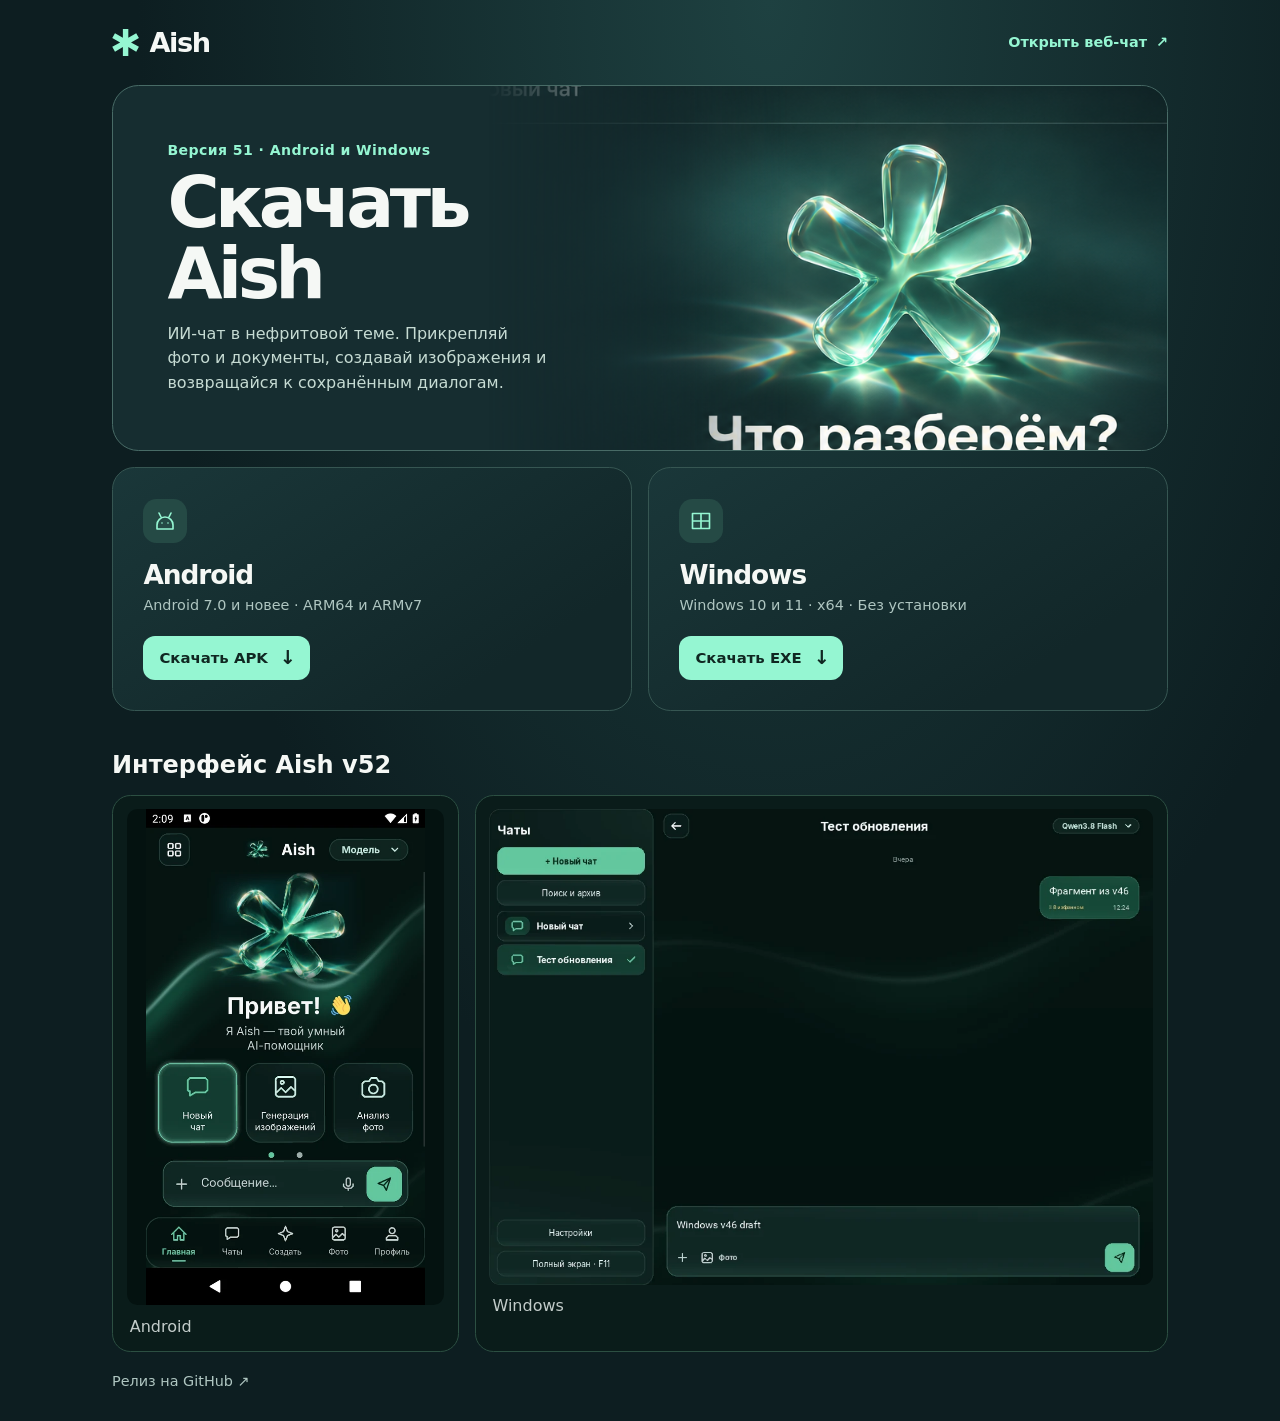
==== download.html @ 37694c28 "Link downloads and screenshots to Aish v52" ====
<!doctype html>
<html lang="ru">
<head>
  <meta charset="utf-8">
  <meta name="viewport" content="width=device-width, initial-scale=1">
  <meta name="theme-color" content="#071816">
  <meta name="description" content="Скачать Aish v52 для Android и Windows. Нефритовая тема, история диалогов, чат с фото и генерация изображений.">
  <title>Скачать Aish для Android и Windows</title>
  <link rel="stylesheet" href="./aish-v5.css">
  <link rel="stylesheet" href="./downloads.css?v=4">
</head>
<body class="downloads">
  <header class="downloads-header">
    <a href="./" class="brand" aria-label="Aish — открыть чат"><span class="mark" aria-hidden="true"></span>Aish</a>
    <a href="./" class="browser-link">Открыть веб-чат <span aria-hidden="true">↗</span></a>
  </header>
  <main class="downloads-main">
    <section class="downloads-hero" aria-labelledby="downloads-title">
      <div class="download-art" aria-hidden="true"><div class="hero-art"></div></div>
      <div class="downloads-copy">
        <span class="release-version">Версия 51 · Android и Windows</span>
        <h1 id="downloads-title">Скачать Aish</h1>
        <p>ИИ-чат в нефритовой теме. Прикрепляй фото и документы, создавай изображения и возвращайся к сохранённым диалогам.</p>
      </div>
    </section>
    <div class="platforms">
      <section class="platform">
        <div class="platform-icon" aria-hidden="true">
          <svg class="glyph" viewBox="0 0 24 24"><path d="M4 16a8 8 0 0 1 16 0v4H4zm4-8L6 4m10 4 2-4M9 14h.01M15 14h.01"/></svg>
        </div>
        <h2>Android</h2>
        <p>Android 7.0 и новее · ARM64 и ARMv7</p>
        <a class="platform-download" href="https://github.com/awayRu/Aish/releases/download/v52/Aish-v52-Android.apk">
          Скачать APK <span aria-hidden="true">↓</span>
        </a>
      </section>
      <section class="platform">
        <div class="platform-icon" aria-hidden="true">
          <svg class="glyph" viewBox="0 0 24 24"><path d="M3.5 4.5h17v15h-17zM12 4.5v15M3.5 12h17"/></svg>
        </div>
        <h2>Windows</h2>
        <p>Windows 10 и 11 · x64 · Без установки</p>
        <a class="platform-download" href="https://github.com/awayRu/Aish/releases/download/v52/Aish-v52-Windows-x64.exe">
          Скачать EXE <span aria-hidden="true">↓</span>
        </a>
      </section>
    </div>
    <section class="release-screens" aria-labelledby="release-screens-title">
      <h2 id="release-screens-title">Интерфейс Aish v52</h2>
      <div class="release-gallery">
        <figure><img src="./screens/v52-android.webp" alt="Главный экран Aish на Android" loading="lazy"><figcaption>Android</figcaption></figure>
        <figure><img src="./screens/v52-windows.webp" alt="Диалог и боковая панель Aish для Windows" loading="lazy"><figcaption>Windows</figcaption></figure>
      </div>
    </section>
    <footer class="downloads-footer"><a href="https://github.com/awayRu/Aish/releases/tag/v52">Релиз на GitHub <span aria-hidden="true">↗</span></a></footer>
  </main>
</body>
</html>
---- aish-v5.css ----
:root {
  color-scheme: dark;
  --ink: #f5f8f5;
  --muted: #afc6c1;
  --accent: #95f6d2;
  --canvas: #0d1e21;
  --panel: #172e31;
  --line: #49605e;
  --field: #1f3234;
  --ui: clamp(.77px, .0651042vw, 1px);
  font: 16px "Inter", system-ui, sans-serif;
  color: var(--ink);
  background: var(--canvas);
}
* { box-sizing: border-box }
[hidden] { display: none !important }
body { margin: 0 }
button, input, textarea { font: inherit; color: inherit }
button { cursor: pointer }
button:disabled { cursor: default; opacity: .5 }
button:focus-visible, input:focus-visible, textarea:focus-visible, a:focus-visible, summary:focus-visible {
  outline: 2px solid var(--accent);
  outline-offset: 3px;
}
a { color: inherit }
.skip, .sr-only { position: absolute; width: 1px; height: 1px; overflow: hidden; clip-path: inset(50%) }
.skip:focus { top: .5rem; left: .5rem; width: auto; height: auto; clip-path: none; z-index: 8; background: var(--panel); padding: .5rem }
.icons-def { position: absolute; width: 0; height: 0; overflow: hidden; pointer-events: none }
.glyph { width: 1.375rem; height: 1.375rem; display: block; flex: none; fill: none; stroke: currentColor; stroke-width: 1.65; stroke-linecap: round; stroke-linejoin: round }
.shell {
  display: grid;
  grid-template-columns: calc(333 * var(--ui)) minmax(0, 1fr);
  height: 100vh;
  height: 100dvh;
}
.sidebar {
  display: flex;
  flex-direction: column;
  min-height: 0;
  padding: calc(32 * var(--ui)) calc(21 * var(--ui)) 1rem;
  background: linear-gradient(158deg, #102023 0%, #0b1a1e 81%);
  border-right: 1px solid #314746;
}
.sidebar-head { display: flex; align-items: center; justify-content: space-between; padding: 0 calc(14 * var(--ui)) }
.brand { display: flex; align-items: center; gap: calc(17 * var(--ui)); font-weight: 760; font-size: calc(44 * var(--ui)); letter-spacing: -.055em; line-height: 1.15 }
.mark {
  width: calc(48 * var(--ui)); height: calc(48 * var(--ui)); flex: none;
  background: var(--accent);
  clip-path: polygon(40% 0, 60% 0, 60% 33%, 89% 16%, 99% 34%, 70% 50%, 99% 66%, 89% 84%, 60% 67%, 60% 100%, 40% 100%, 40% 67%, 11% 84%, 1% 66%, 30% 50%, 1% 34%, 11% 16%, 40% 33%);
}
.new {
  display: flex;
  justify-content: center;
  align-items: center;
  gap: .55rem;
  width: 100%;
  min-height: calc(60 * var(--ui));
  margin: calc(42 * var(--ui)) 0 calc(39 * var(--ui));
  padding: .55rem;
  border: 2px solid var(--accent);
  border-radius: calc(17 * var(--ui));
  color: var(--accent);
  background: #132a2c60;
  font-size: calc(23 * var(--ui));
  font-weight: 620;
}
.new span { font-size: 1.2em; line-height: .8 }
.new:hover, .suggestions button:hover { background-color: #25474a; border-color: var(--accent) }
.history { flex: 1; min-height: 0; overflow: auto; padding: 0 calc(8 * var(--ui)) }
.history h2 { margin: 0 0 calc(13 * var(--ui)); color: #96b4ae; font-size: calc(22 * var(--ui)); font-weight: 650 }
.history-search {
  width: 100%;
  margin: 0 0 .5rem;
  border: 1px solid var(--line);
  border-radius: .55rem;
  background: var(--field);
  padding: .5rem .6rem;
  font-size: .9rem;
}
.history:has(.history-empty) .history-search:placeholder-shown { display: none }
.history-row { display: flex; gap: .15rem; align-items: stretch; border-radius: .6rem; margin: .1rem 0 }
.history-row.active { background: #1b3538 }
.history-row:hover, .history-examples button:hover, .site-nav button:hover { background: #1e393b }
.history-open, .history-delete, .history-examples button, .site-nav button, .icon, .copy, .conversation-actions button {
  background: transparent;
  border: 0;
  padding: .55rem;
  border-radius: .5rem;
}
.history-open { flex: 1; min-width: 0; text-align: left; white-space: nowrap; overflow: hidden; text-overflow: ellipsis; font-size: 1rem }
.history-delete, .icon { color: var(--muted); font-size: 1.2rem; line-height: 1 }
.history-delete:hover, .icon:hover, .copy:hover, .conversation-actions button:hover { background: #244448; color: white }
.history-examples { display: none }
.history:has(.history-empty):not(:has(.history-search:not(:placeholder-shown))) .history-examples { display: block }
.history:has(.history-examples):has(.history-empty):not(:has(.history-search:not(:placeholder-shown))) .history-empty { display: none }
.history-examples button, .site-nav button { display: flex; width: 100%; align-items: center; gap: calc(23 * var(--ui)); text-align: left; min-height: calc(56 * var(--ui)); font-size: calc(21 * var(--ui)); padding-inline: 4px }
.history-examples button .glyph { width: calc(25 * var(--ui)); height: calc(25 * var(--ui)) }
.history-empty, .sidebar-foot { color: #99b2ac; font-size: .875rem; line-height: 1.4 }
.sidebar-foot { margin-top: .75rem; padding: 0 .38rem }
.site-nav { display: grid; gap: .25rem; border-top: 1px solid #314746; margin-top: .75rem; padding-top: .65rem }
.site-nav button { min-height: 2.6rem; gap: .65rem; padding-inline: .6rem; color: #bbd2cc; font-size: .96rem }
.site-nav button[aria-current="page"], .site-nav button[aria-current="true"] { background: #183336; color: var(--accent) }
.site-nav .glyph { width: 1.1rem; height: 1.1rem }
.main { min-width: 0; min-height: 0; display: grid }
.view { min-width: 0; min-height: 0; display: grid; grid-template-rows: calc(87 * var(--ui)) minmax(0, 1fr); grid-area: 1 / 1 }
.chat-view {
  grid-template-rows: calc(87 * var(--ui)) minmax(0, 1fr) auto;
  background: radial-gradient(ellipse 53% 49% at 49% 33%, #1b4242 0%, #122a2e 55%, #0d1e21 100%);
}
.topbar {
  display: flex;
  align-items: center;
  gap: .7rem;
  justify-content: space-between;
  padding: 0 calc(22 * var(--ui)) 0 calc(35 * var(--ui));
  border-bottom: 1px solid #394f4c;
  background: #10202373;
  position: relative;
  z-index: 1;
}
.current-title { min-width: 0; flex: 1; font-size: calc(28 * var(--ui)); font-weight: 630; letter-spacing: -.02em; white-space: nowrap; overflow: hidden; text-overflow: ellipsis }
.model {
  position: relative;
  white-space: nowrap;
  font-size: calc(22 * var(--ui));
  line-height: 1;
}
.model summary {
  list-style: none;
  display: flex;
  align-items: center;
  justify-content: space-between;
  gap: .5rem;
  min-height: calc(50 * var(--ui));
  padding: .48rem calc(19 * var(--ui));
  border: 1px solid #819893;
  border-radius: calc(18 * var(--ui));
  background: #243a3c4a;
  cursor: pointer;
}
.model summary::-webkit-details-marker { display: none }
.model summary:hover, .model[open] summary { background: #254247 }
.model[open] summary .glyph { rotate: 180deg }
.model p {
  position: absolute;
  z-index: 2;
  inset: 100% 0 auto auto;
  width: 15rem;
  margin: .55rem 0 0;
  padding: .75rem .9rem;
  white-space: normal;
  font-size: .9rem;
  line-height: 1.5;
  background: #172b2e;
  border: 1px solid #526966;
  border-radius: .7rem;
  box-shadow: 0 .6rem 1.5rem #0016;
}
.model a { color: var(--accent) }
.conversation-actions { min-width: 0; display: flex; gap: .3rem; align-items: center }
.conversation-actions button { white-space: nowrap; padding: .45rem .62rem; border: 1px solid #536c68; color: var(--muted); font-size: .875rem }
.scroll { min-height: 0; overflow: auto; overscroll-behavior: contain; scrollbar-color: #416461 transparent }
.page { min-height: 100%; overflow-x: clip }
.welcome { position: relative; text-align: center; margin: 0 auto; padding-bottom: 1.25rem }
.hero-art {
  width: min(100%, calc(1204 * var(--ui)));
  aspect-ratio: 1204 / 357;
  margin: 0 auto;
  background-image: url("./aish-design.webp");
  background-repeat: no-repeat;
  background-size: 127.575% auto;
  background-position: right 13.05%;
  mask-image: linear-gradient(#000 0%, #000 85%, transparent 100%);
}
.welcome-copy, .suggestions { position: relative; left: calc(-15 * var(--ui)) }
.welcome h1 {
  margin: calc(-4 * var(--ui)) 0 calc(7 * var(--ui));
  font-size: calc(68 * var(--ui));
  line-height: 1.1;
  letter-spacing: -.051em;
  font-weight: 755;
}
.welcome p { margin: 0; padding-inline: 1rem; font-size: calc(27 * var(--ui)); line-height: 1.4; color: #c3d8cf }
.suggestions {
  display: grid;
  grid-template-columns: repeat(2, minmax(0,1fr));
  gap: calc(19 * var(--ui));
  width: min(calc(862 * var(--ui)), calc(100% - 3rem));
  margin: calc(41 * var(--ui)) auto 0;
}
.suggestions button {
  display: flex;
  align-items: center;
  gap: calc(32 * var(--ui));
  min-height: calc(101 * var(--ui));
  padding: .65rem calc(42 * var(--ui));
  background: linear-gradient(110deg, #243d3f84, #1d35376e);
  border: 1px solid #718580;
  border-radius: calc(20 * var(--ui));
  color: var(--ink);
  text-align: left;
  font-size: calc(24 * var(--ui));
  line-height: 1.25;
}
.suggestions button:hover { background-color: #23494b }
.suggestions .glyph { width: calc(40 * var(--ui)); height: calc(40 * var(--ui)); stroke-width: 1.45; color: #c0eedb }
.messages { width: min(100%, 55rem); padding: .6rem clamp(.9rem, 4vw, 2rem) 1.5rem; margin: 0 auto }
.messages:empty { padding: 0 }
.turn { display: grid; grid-template-columns: 2rem minmax(0,1fr); gap: .8rem; margin: 1.1rem 0 1.65rem }
.avatar { display: grid; place-items: center; width: 2rem; height: 2rem; border-radius: .55rem; font-size: .96rem; font-weight: 710; background: var(--accent); color: #12352e }
.turn.user .avatar { background: #265051; color: #d7eee8 }
.turn-body { min-width: 0 }
.turn-head { min-height: 2rem; display: flex; gap: .55rem; align-items: center; font-weight: 650 }
.copy { font-size: .875rem; color: var(--muted); padding: .25rem .45rem }
.output { line-height: 1.65; overflow-wrap: anywhere }
.output.plain { white-space: pre-wrap }
.output p, .output ul, .output ol, .output pre { margin: .4rem 0 .9rem }
.output h2, .output h3, .output h4 { line-height: 1.35; margin: 1.2rem 0 .45rem }
.output pre { border: 1px solid var(--line); border-radius: .65rem; padding: .8rem; overflow: auto; background: #172e31; white-space: pre }
.output code { font: .92em "IBM Plex Mono", Consolas, monospace; background: #284348; border-radius: .25rem; padding: .06rem .22rem }
.output pre code { background: transparent; padding: 0 }
.bottom { padding: .45rem calc(48 * var(--ui)) max(.4rem, env(safe-area-inset-bottom)); background: #0d1e2121 }
.compose-wrap { width: min(100%, 85rem); margin: 0 auto }
#compose {
  display: flex;
  align-items: center;
  min-height: calc(80 * var(--ui));
  gap: calc(14 * var(--ui));
  padding: calc(12 * var(--ui)) calc(15 * var(--ui)) calc(12 * var(--ui)) calc(28 * var(--ui));
  background: #26383bcf;
  border: 1px solid #a2ada7;
  border-radius: calc(26 * var(--ui));
  box-shadow: inset 0 1px #e3ffef12;
}
#compose:focus-within { border-color: var(--accent) }
#prompt {
  min-width: 0;
  width: 100%;
  min-height: calc(40 * var(--ui));
  max-height: 10rem;
  padding: .25rem 0;
  margin: 0;
  background: none;
  border: 0;
  outline: none;
  resize: none;
  font-size: calc(24 * var(--ui));
  line-height: 1.45;
}
#prompt::placeholder { color: #afbebd }
.send {
  display: grid;
  place-items: center;
  flex: none;
  width: calc(66 * var(--ui));
  height: calc(54 * var(--ui));
  min-width: 2.6rem;
  min-height: 2.6rem;
  border: 0;
  border-radius: calc(17 * var(--ui));
  background: var(--accent);
  color: #0b2926;
  font-size: 1.05rem;
  font-weight: 800;
}
.send:hover { background: #b9ffe9 }
.send .glyph { width: calc(26 * var(--ui)); height: calc(26 * var(--ui)); stroke-width: 1.9 }
.compose-foot, .request-status { display: flex; align-items: center; justify-content: space-between; gap: .6rem; color: var(--muted); font-size: .84rem; min-height: calc(30 * var(--ui)); padding: .36rem .15rem .12rem }
.request-status { color: #e6f7ef; padding: .4rem .15rem .65rem }
.request-status button, dialog button { border: 1px solid #6b8780; background: #244042; border-radius: .5rem; padding: .38rem .6rem }
.open-menu, .close-menu, .scrim { display: none }
.utility-view { background: radial-gradient(ellipse 70% 54% at 32% -2%, #1b3d3e, var(--canvas)) }
.utility-content { width: min(100%, 70rem); margin: 0 auto; padding: clamp(1rem, 4vw, 3.1rem) }
dialog { max-width: calc(100% - 2rem); width: 25rem; border: 1px solid var(--line); border-radius: .85rem; background: var(--panel); color: var(--ink); padding: 1.25rem }
dialog::backdrop { background: #02070bbf }
dialog h2 { margin: 0; font-size: 1.3rem }
dialog p { color: var(--muted); line-height: 1.55 }
.dialog-actions { display: flex; justify-content: flex-end; gap: .65rem }
dialog .danger { background: #663b3e; border-color: #9f6f73 }
@media (min-width: 48rem) and (max-height: 52rem) {
  .hero-art { width: min(82%, calc(1010 * var(--ui))) }
  .welcome h1 { font-size: calc(54 * var(--ui)) }
  .welcome p { font-size: calc(23 * var(--ui)) }
  .suggestions { margin-top: calc(24 * var(--ui)) }
  .suggestions button { min-height: calc(78 * var(--ui)); padding-inline: calc(28 * var(--ui)) }
}
@media (max-width: 47.99rem) {
  :root { --ui: .72px }
  .shell { grid-template-columns: minmax(0, 1fr) }
  .sidebar {
    visibility: hidden;
    position: fixed;
    z-index: 5;
    inset: 0 auto 0 0;
    width: min(19rem,86vw);
    transform: translateX(-100%);
    transition: transform .2s, visibility .2s;
    padding: 1.1rem 1rem 1rem;
  }
  .sidebar.open { visibility: visible; transform: translateX(0) }
  .sidebar-head { padding: .05rem .35rem }
  .new { margin: 1.25rem 0 1.3rem; min-height: 2.85rem }
  .history h2, .history-examples button { font-size: 1rem }
  .open-menu, .close-menu { display: block }
  .scrim:not([hidden]) { display: block; position: fixed; inset: 0; z-index: 4; border: 0; background: #020709ab }
  .view, .chat-view { grid-template-rows: 3.55rem minmax(0,1fr) }
  .chat-view { grid-template-rows: 3.55rem minmax(0,1fr) auto }
  .topbar { gap: .45rem; padding: 0 .7rem }
  .current-title, .model { font-size: .92rem }
  .model summary { gap: .2rem; padding-inline: .55rem; border-radius: .55rem }
  .model .glyph { width: 1rem; height: 1rem }
  .hero-art { position: relative; left: 50%; transform: translateX(-50%); width: clamp(34rem, 100%, 43rem) }
  .welcome { overflow: clip }
  .welcome-copy, .suggestions { left: 0 }
  .welcome h1 { font-size: clamp(2.05rem, 7.5vw, 3.15rem); margin-top: -.15rem }
  .welcome p { font-size: 1rem }
  .suggestions { width: calc(100% - 1.5rem); gap: .55rem; margin-top: 1.2rem }
  .suggestions button { gap: .55rem; min-height: 3.8rem; border-radius: .67rem; padding: .58rem .65rem; font-size: .94rem }
  .suggestions .glyph { width: 1.35rem; height: 1.35rem }
  .bottom { padding: .4rem .75rem max(.3rem, env(safe-area-inset-bottom)) }
  #compose { border-radius: 1rem; padding: .45rem .55rem .45rem .74rem }
  #prompt { font-size: 1rem }
  .key-hint { display: none }
  .conversation-actions { gap: .2rem }
  .conversation-actions button { padding: .36rem .4rem; font-size: .78rem }
}
@media (max-width: 25rem) {
  .suggestions { gap: .45rem }
  .suggestions button { font-size: .91rem }
  .turn { gap: .55rem }
  .conversation-actions button { max-width: 5.25rem; overflow: hidden; text-overflow: ellipsis }
}
@media (prefers-reduced-motion: reduce) { * { transition: none !important } }
---- downloads.css ----
.top-download, .site-download, .platform-download, .browser-link {
  display: inline-flex;
  align-items: center;
  text-decoration: none;
}
.top-download {
  flex: none;
  gap: .4rem;
  min-height: 2.6rem;
  padding: .45rem .8rem;
  border: 1px solid #557e71;
  border-radius: .75rem;
  color: var(--accent);
  font-size: .9rem;
  font-weight: 650;
}
.top-download .glyph { width: 1.1rem; height: 1.1rem }
.top-download:hover, .site-download:hover { background: #1e393b }
.site-download {
  gap: .65rem;
  padding: .55rem .6rem;
  min-height: 2.6rem;
  border-radius: .5rem;
  color: var(--accent);
  font-size: .96rem;
}
.downloads {
  min-height: 100vh;
  background: radial-gradient(ellipse at 60% 0%, #1e4141 0, #0d1e21 58%);
}
.downloads-header, .downloads-main { width: min(66rem, calc(100% - 3rem)); margin-inline: auto }
.downloads-header {
  display: flex;
  justify-content: space-between;
  align-items: center;
  padding-block: 1.35rem;
}
.downloads-header .brand { font-size: 1.7rem; gap: .65rem; text-decoration: none }
.downloads-header .mark { width: 1.7rem; height: 1.7rem }
.browser-link { min-height: 2.6rem; gap: .55rem; color: var(--accent); font-weight: 620; font-size: .9rem }
.browser-link:hover, .downloads-footer a:hover { text-decoration: underline }
.downloads-hero {
  display: grid;
  align-items: center;
  isolation: isolate;
  min-height: 19rem;
  margin-bottom: 1rem;
  position: relative;
  overflow: hidden;
  border-radius: 1.65rem;
  border: 1px solid #486b66;
  background: #162d30;
}
.download-art {
  position: absolute;
  z-index: -1;
  inset: 0 0 0 35%;
  mask-image: linear-gradient(90deg, transparent 1%, #000 45%);
}
.download-art .hero-art { width: 100%; height: 100%; background-position: 56% 7%; background-size: auto max(225%, 51rem); mask-image: none }
.downloads-copy { padding: clamp(1.35rem, 5vw, 3.4rem); max-width: 32rem }
.release-version { color: var(--accent); font-size: .88rem; font-weight: 650; letter-spacing: .03em }
.downloads-copy h1 { margin: .5rem 0 .75rem; font-size: clamp(2.6rem, 6vw, 4.45rem); line-height: 1; letter-spacing: -.065em }
.downloads-copy p { max-width: 24rem; margin: 0; color: #c6dbd3; line-height: 1.55 }
.platforms { display: grid; grid-template-columns: repeat(2, minmax(0, 1fr)); gap: 1rem }
.platform {
  display: grid;
  align-content: start;
  padding: clamp(1.25rem, 3vw, 1.9rem);
  border: 1px solid #365652;
  border-radius: 1.4rem;
  background: linear-gradient(148deg, #1a3739, #122729 78%);
}
.platform-icon {
  display: grid;
  place-items: center;
  width: 2.75rem;
  aspect-ratio: 1;
  border-radius: .85rem;
  background: #254a45;
  color: var(--accent);
}
.platform-icon .glyph { width: 1.5rem; height: 1.5rem }
.platform h2 { margin: 1rem 0 .3rem; font-size: 1.65rem; letter-spacing: -.04em }
.platform p { margin: 0 0 1.3rem; color: var(--muted); font-size: .9rem; line-height: 1.4 }
.platform-download {
  justify-self: start;
  justify-content: space-between;
  gap: .75rem;
  min-height: 2.75rem;
  padding: .45rem .85rem .45rem 1rem;
  border-radius: .75rem;
  background: var(--accent);
  color: #102722;
  font-weight: 750;
  font-size: .93rem;
}
.platform-download:hover { background: #bcffe3 }
.platform-download span { font-size: 1.2rem; line-height: 1 }
.downloads-footer { padding: 1.35rem 0 2rem; color: var(--muted); font-size: .9rem }
.downloads-footer a { text-decoration: none }
.release-screens { margin-top: 2.5rem }
.release-screens h2 { margin-bottom: 1rem }
.release-gallery { display: grid; grid-template-columns: minmax(0, 1fr) minmax(0, 2fr); gap: 1rem }
.release-gallery figure { margin: 0; padding: .85rem; border: 1px solid #2c4f42; border-radius: 1.15rem; background: #0a1c1a }
.release-gallery img { display: block; width: 100%; max-height: 31rem; object-fit: contain; border-radius: .65rem; background: #041210 }
.release-gallery figcaption { padding: .7rem .2rem .1rem; color: #c3ccca }
@media (max-width: 600px) {
  .downloads-header, .downloads-main { width: calc(100% - 2rem) }
  .downloads-hero { min-height: 18rem; align-items: end }
  .download-art { inset: 0; mask-image: linear-gradient(#000, #0008 30%, transparent 82%) }
  .download-art .hero-art { background-position: 60% 8%; background-size: auto 45rem }
  .downloads-copy { padding-top: 5.25rem }
  .platforms { grid-template-columns: 1fr; gap: .75rem }
  .platform-download { width: 100% }
  .release-gallery { grid-template-columns: 1fr }
  .top-download { min-height: 2.6rem; padding: .45rem .56rem }
}
@media (max-width: 380px) {
  .top-download > span { position: absolute; width: 1px; height: 1px; overflow: hidden; clip-path: inset(50%) }
}
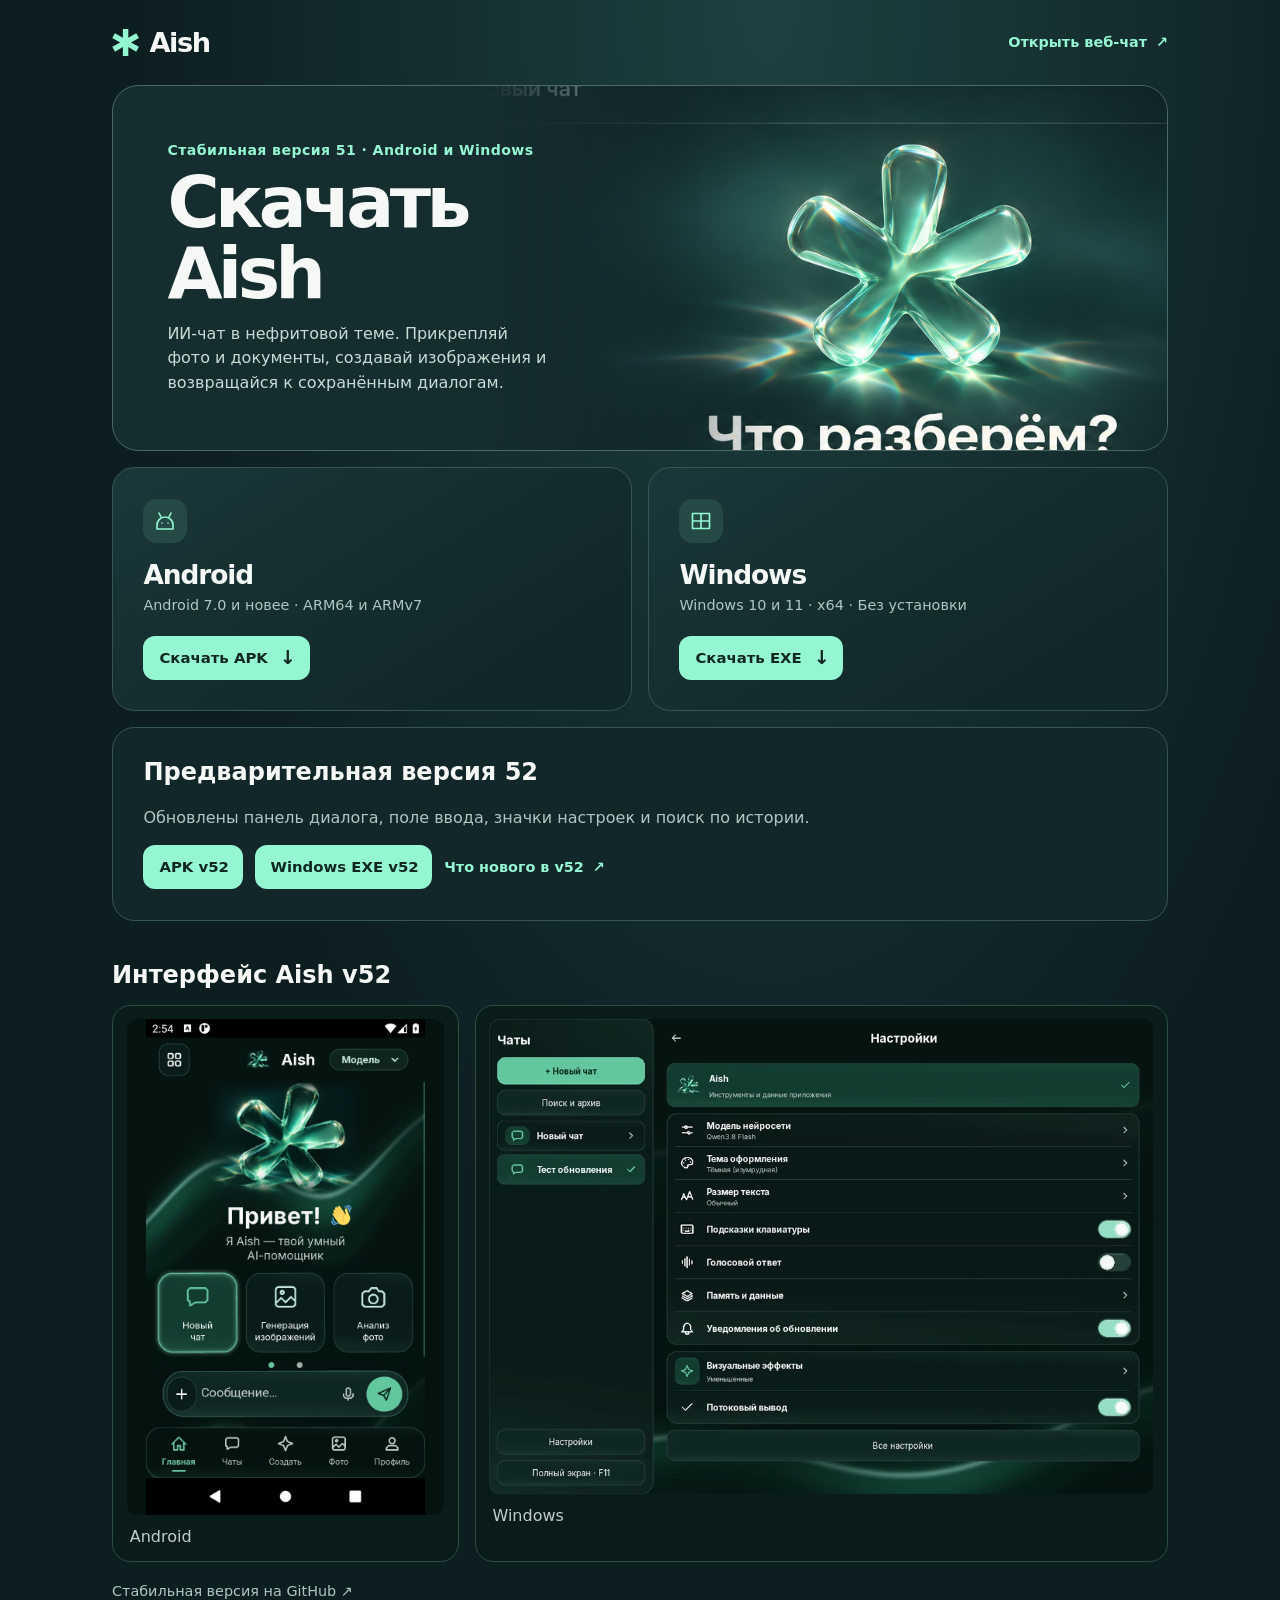
==== commit 2bb21f45: "Show the verified v52 packages as a preview on the download page" ====
--- a/download.html
+++ b/download.html
@@ -4,10 +4,10 @@
   <meta charset="utf-8">
   <meta name="viewport" content="width=device-width, initial-scale=1">
   <meta name="theme-color" content="#071816">
-  <meta name="description" content="Скачать Aish v52 для Android и Windows. Нефритовая тема, история диалогов, чат с фото и генерация изображений.">
+  <meta name="description" content="Скачать Aish для Android и Windows. Стабильная v51 и предварительная v52 с обновлёнными настройками и историей.">
   <title>Скачать Aish для Android и Windows</title>
   <link rel="stylesheet" href="./aish-v5.css">
-  <link rel="stylesheet" href="./downloads.css?v=4">
+  <link rel="stylesheet" href="./downloads.css?v=5">
 </head>
 <body class="downloads">
   <header class="downloads-header">
@@ -18,7 +18,7 @@
     <section class="downloads-hero" aria-labelledby="downloads-title">
       <div class="download-art" aria-hidden="true"><div class="hero-art"></div></div>
       <div class="downloads-copy">
-        <span class="release-version">Версия 51 · Android и Windows</span>
+        <span class="release-version">Стабильная версия 51 · Android и Windows</span>
         <h1 id="downloads-title">Скачать Aish</h1>
         <p>ИИ-чат в нефритовой теме. Прикрепляй фото и документы, создавай изображения и возвращайся к сохранённым диалогам.</p>
       </div>
@@ -30,7 +30,7 @@
         </div>
         <h2>Android</h2>
         <p>Android 7.0 и новее · ARM64 и ARMv7</p>
-        <a class="platform-download" href="https://github.com/awayRu/Aish/releases/download/v52/Aish-v52-Android.apk">
+        <a class="platform-download" href="https://github.com/awayRu/Aish/releases/download/v51/Aish-v51-Android.apk">
           Скачать APK <span aria-hidden="true">↓</span>
         </a>
       </section>
@@ -40,19 +40,28 @@
         </div>
         <h2>Windows</h2>
         <p>Windows 10 и 11 · x64 · Без установки</p>
-        <a class="platform-download" href="https://github.com/awayRu/Aish/releases/download/v52/Aish-v52-Windows-x64.exe">
+        <a class="platform-download" href="https://github.com/awayRu/Aish/releases/download/v51/Aish-v51-Windows-x64.exe">
           Скачать EXE <span aria-hidden="true">↓</span>
         </a>
       </section>
     </div>
+    <section class="release-preview" aria-labelledby="preview-title">
+      <h2 id="preview-title">Предварительная версия 52</h2>
+      <p>Обновлены панель диалога, поле ввода, значки настроек и поиск по истории.</p>
+      <div class="preview-links">
+        <a class="platform-download" href="https://github.com/awayRu/Aish/releases/download/v52/Aish-v52-Android.apk">APK v52</a>
+        <a class="platform-download" href="https://github.com/awayRu/Aish/releases/download/v52/Aish-v52-Windows-x64.exe">Windows EXE v52</a>
+        <a class="browser-link" href="https://github.com/awayRu/Aish/releases/tag/v52">Что нового в v52 <span aria-hidden="true">↗</span></a>
+      </div>
+    </section>
     <section class="release-screens" aria-labelledby="release-screens-title">
       <h2 id="release-screens-title">Интерфейс Aish v52</h2>
       <div class="release-gallery">
         <figure><img src="./screens/v52-android.webp" alt="Главный экран Aish на Android" loading="lazy"><figcaption>Android</figcaption></figure>
-        <figure><img src="./screens/v52-windows.webp" alt="Диалог и боковая панель Aish для Windows" loading="lazy"><figcaption>Windows</figcaption></figure>
+        <figure><img src="./screens/v52-windows.webp" alt="Настройки и боковая панель Aish для Windows" loading="lazy"><figcaption>Windows</figcaption></figure>
       </div>
     </section>
-    <footer class="downloads-footer"><a href="https://github.com/awayRu/Aish/releases/tag/v52">Релиз на GitHub <span aria-hidden="true">↗</span></a></footer>
+    <footer class="downloads-footer"><a href="https://github.com/awayRu/Aish/releases/tag/v51">Стабильная версия на GitHub <span aria-hidden="true">↗</span></a></footer>
   </main>
 </body>
 </html>
--- a/downloads.css
+++ b/downloads.css
@@ -99,6 +99,10 @@
 .platform-download span { font-size: 1.2rem; line-height: 1 }
 .downloads-footer { padding: 1.35rem 0 2rem; color: var(--muted); font-size: .9rem }
 .downloads-footer a { text-decoration: none }
+.release-preview { margin-top: 1rem; padding: clamp(1.25rem, 3vw, 1.9rem); border: 1px solid #365652; border-radius: 1.4rem; background: #122729 }
+.release-preview h2 { margin-top: 0 }
+.release-preview p { color: var(--muted); line-height: 1.45 }
+.preview-links { display: flex; flex-wrap: wrap; align-items: center; gap: .75rem }
 .release-screens { margin-top: 2.5rem }
 .release-screens h2 { margin-bottom: 1rem }
 .release-gallery { display: grid; grid-template-columns: minmax(0, 1fr) minmax(0, 2fr); gap: 1rem }
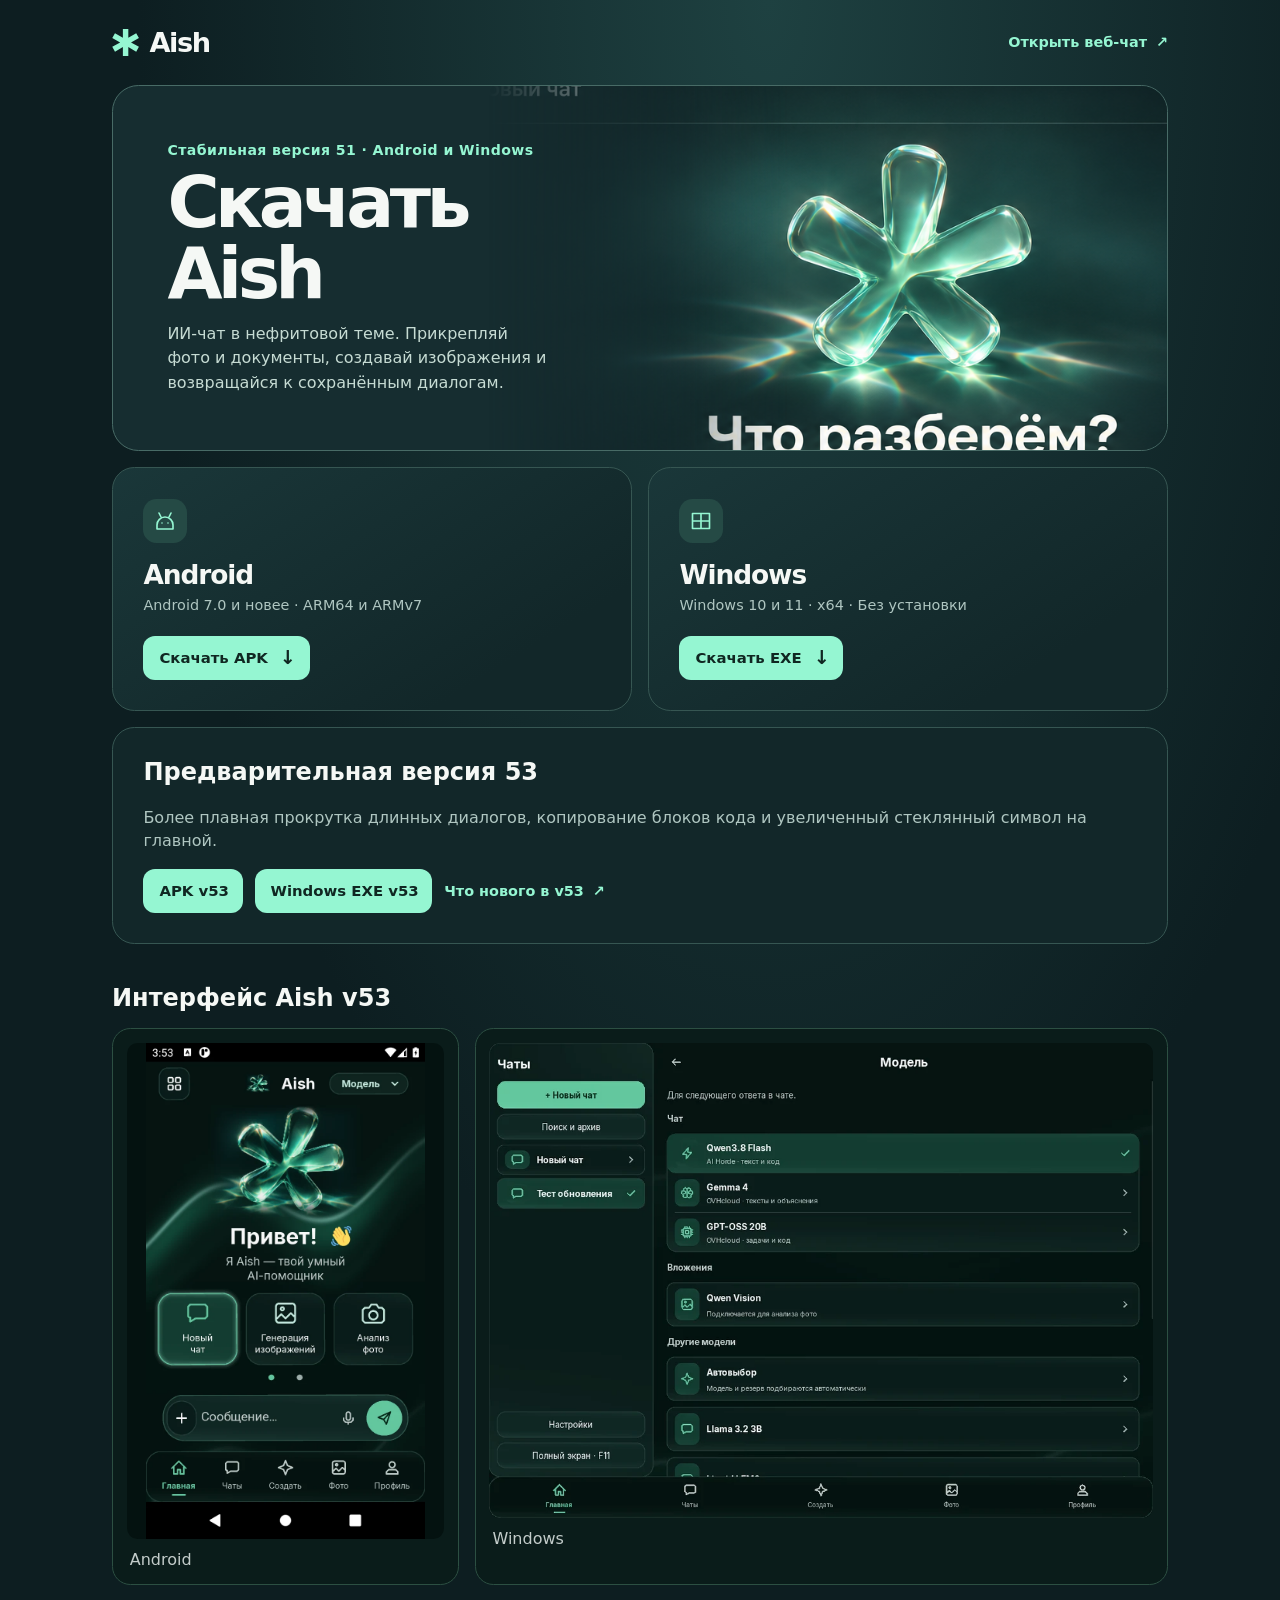
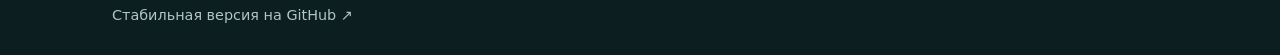
==== commit 811ac240: "Update the preview downloads and screenshots to v53" ====
--- a/download.html
+++ b/download.html
@@ -4,7 +4,7 @@
   <meta charset="utf-8">
   <meta name="viewport" content="width=device-width, initial-scale=1">
   <meta name="theme-color" content="#071816">
-  <meta name="description" content="Скачать Aish для Android и Windows. Стабильная v51 и предварительная v52 с обновлёнными настройками и историей.">
+  <meta name="description" content="Скачать Aish для Android и Windows. Стабильная v51 и предварительная v53 с оптимизацией длинных диалогов.">
   <title>Скачать Aish для Android и Windows</title>
   <link rel="stylesheet" href="./aish-v5.css">
   <link rel="stylesheet" href="./downloads.css?v=5">
@@ -46,19 +46,19 @@
       </section>
     </div>
     <section class="release-preview" aria-labelledby="preview-title">
-      <h2 id="preview-title">Предварительная версия 52</h2>
-      <p>Обновлены панель диалога, поле ввода, значки настроек и поиск по истории.</p>
+      <h2 id="preview-title">Предварительная версия 53</h2>
+      <p>Более плавная прокрутка длинных диалогов, копирование блоков кода и увеличенный стеклянный символ на главной.</p>
       <div class="preview-links">
-        <a class="platform-download" href="https://github.com/awayRu/Aish/releases/download/v52/Aish-v52-Android.apk">APK v52</a>
-        <a class="platform-download" href="https://github.com/awayRu/Aish/releases/download/v52/Aish-v52-Windows-x64.exe">Windows EXE v52</a>
-        <a class="browser-link" href="https://github.com/awayRu/Aish/releases/tag/v52">Что нового в v52 <span aria-hidden="true">↗</span></a>
+        <a class="platform-download" href="https://github.com/awayRu/Aish/releases/download/v53/Aish-v53-Android.apk">APK v53</a>
+        <a class="platform-download" href="https://github.com/awayRu/Aish/releases/download/v53/Aish-v53-Windows-x64.exe">Windows EXE v53</a>
+        <a class="browser-link" href="https://github.com/awayRu/Aish/releases/tag/v53">Что нового в v53 <span aria-hidden="true">↗</span></a>
       </div>
     </section>
     <section class="release-screens" aria-labelledby="release-screens-title">
-      <h2 id="release-screens-title">Интерфейс Aish v52</h2>
+      <h2 id="release-screens-title">Интерфейс Aish v53</h2>
       <div class="release-gallery">
-        <figure><img src="./screens/v52-android.webp" alt="Главный экран Aish на Android" loading="lazy"><figcaption>Android</figcaption></figure>
-        <figure><img src="./screens/v52-windows.webp" alt="Настройки и боковая панель Aish для Windows" loading="lazy"><figcaption>Windows</figcaption></figure>
+        <figure><img src="./screens/v53-android.webp" alt="Главный экран Aish на Android" loading="lazy"><figcaption>Android</figcaption></figure>
+        <figure><img src="./screens/v53-windows.webp" alt="Чат и боковая панель Aish для Windows" loading="lazy"><figcaption>Windows</figcaption></figure>
       </div>
     </section>
     <footer class="downloads-footer"><a href="https://github.com/awayRu/Aish/releases/tag/v51">Стабильная версия на GitHub <span aria-hidden="true">↗</span></a></footer>
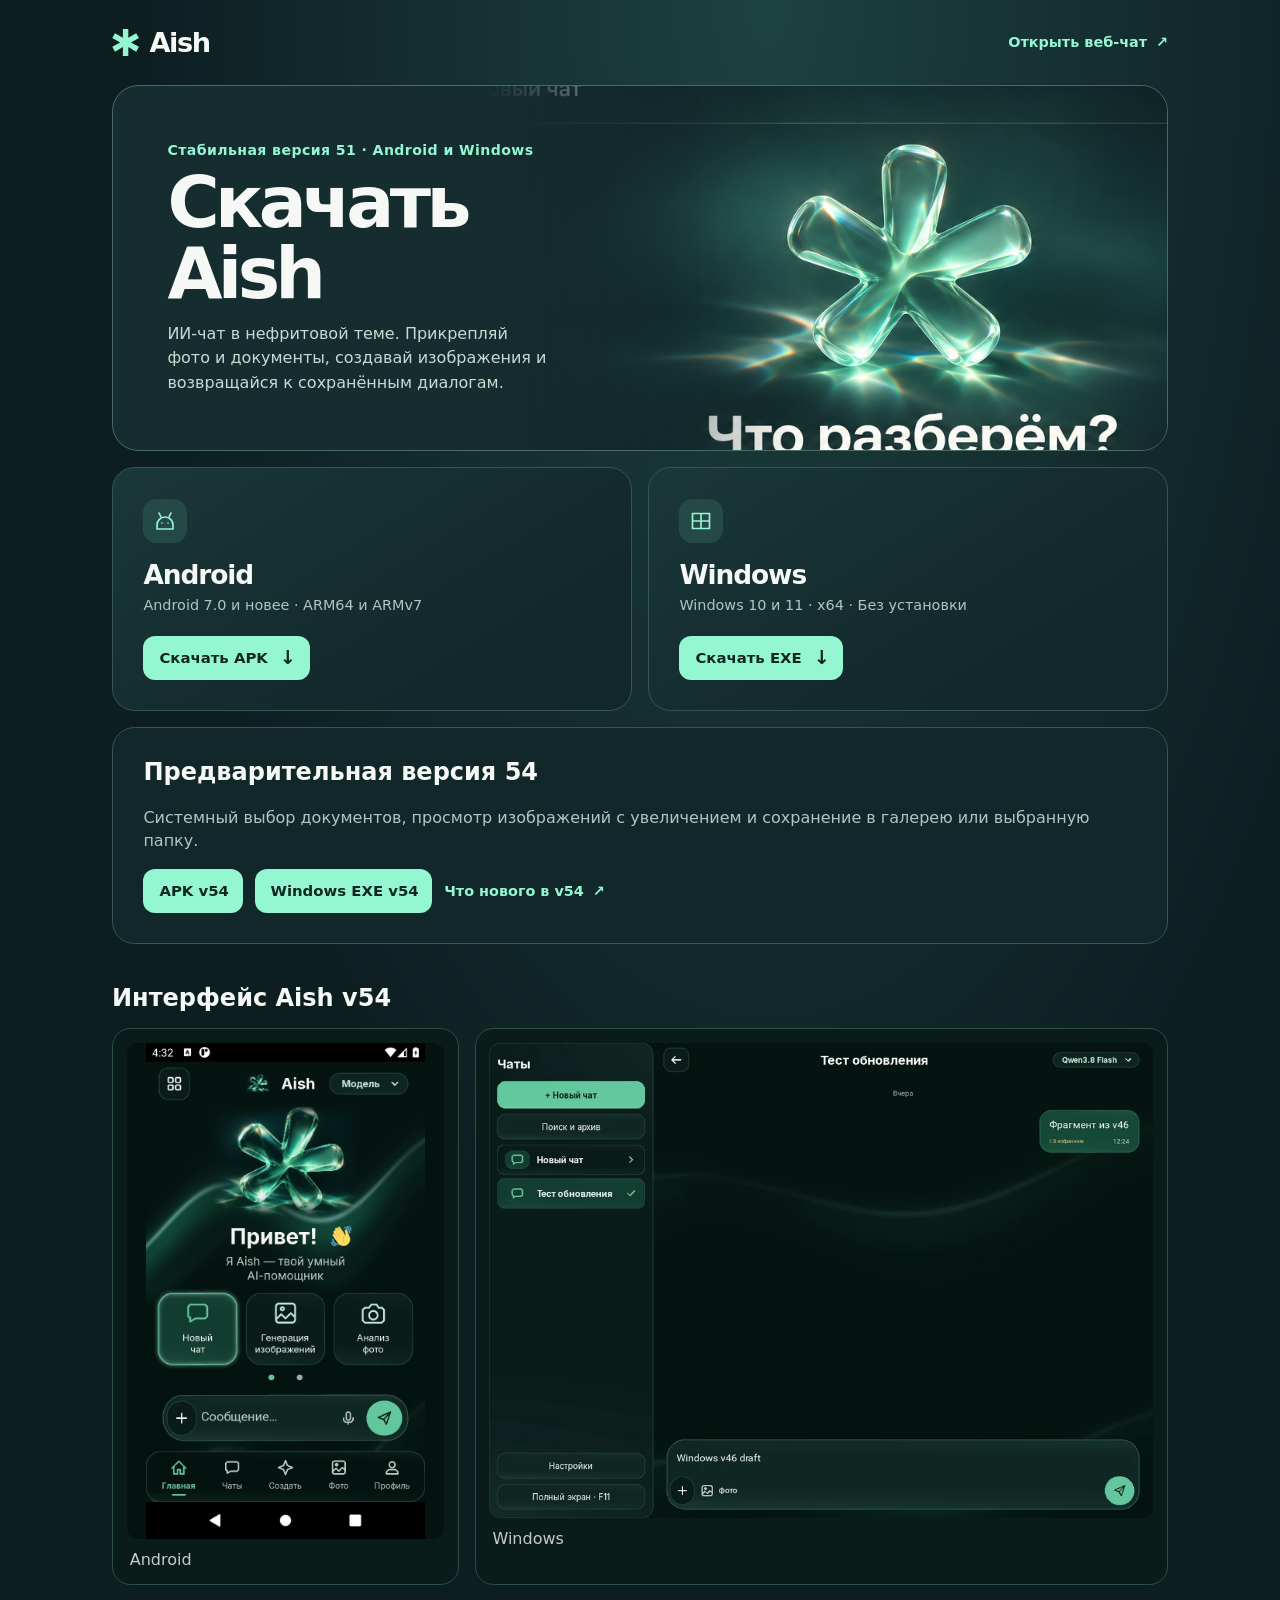
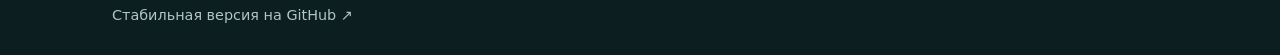
==== commit 9994d454: "Publish v54 preview downloads with screenshots" ====
--- a/download.html
+++ b/download.html
@@ -4,7 +4,7 @@
   <meta charset="utf-8">
   <meta name="viewport" content="width=device-width, initial-scale=1">
   <meta name="theme-color" content="#071816">
-  <meta name="description" content="Скачать Aish для Android и Windows. Стабильная v51 и предварительная v53 с оптимизацией длинных диалогов.">
+  <meta name="description" content="Скачать Aish для Android и Windows. Стабильная v51 и предварительная v54 с системным выбором документов и просмотрщиком изображений.">
   <title>Скачать Aish для Android и Windows</title>
   <link rel="stylesheet" href="./aish-v5.css">
   <link rel="stylesheet" href="./downloads.css?v=5">
@@ -46,19 +46,19 @@
       </section>
     </div>
     <section class="release-preview" aria-labelledby="preview-title">
-      <h2 id="preview-title">Предварительная версия 53</h2>
-      <p>Более плавная прокрутка длинных диалогов, копирование блоков кода и увеличенный стеклянный символ на главной.</p>
+      <h2 id="preview-title">Предварительная версия 54</h2>
+      <p>Системный выбор документов, просмотр изображений с увеличением и сохранение в галерею или выбранную папку.</p>
       <div class="preview-links">
-        <a class="platform-download" href="https://github.com/awayRu/Aish/releases/download/v53/Aish-v53-Android.apk">APK v53</a>
-        <a class="platform-download" href="https://github.com/awayRu/Aish/releases/download/v53/Aish-v53-Windows-x64.exe">Windows EXE v53</a>
-        <a class="browser-link" href="https://github.com/awayRu/Aish/releases/tag/v53">Что нового в v53 <span aria-hidden="true">↗</span></a>
+        <a class="platform-download" href="https://github.com/awayRu/Aish/releases/download/v54/Aish-v54-Android.apk">APK v54</a>
+        <a class="platform-download" href="https://github.com/awayRu/Aish/releases/download/v54/Aish-v54-Windows-x64.exe">Windows EXE v54</a>
+        <a class="browser-link" href="https://github.com/awayRu/Aish/releases/tag/v54">Что нового в v54 <span aria-hidden="true">↗</span></a>
       </div>
     </section>
     <section class="release-screens" aria-labelledby="release-screens-title">
-      <h2 id="release-screens-title">Интерфейс Aish v53</h2>
+      <h2 id="release-screens-title">Интерфейс Aish v54</h2>
       <div class="release-gallery">
-        <figure><img src="./screens/v53-android.webp" alt="Главный экран Aish на Android" loading="lazy"><figcaption>Android</figcaption></figure>
-        <figure><img src="./screens/v53-windows.webp" alt="Чат и боковая панель Aish для Windows" loading="lazy"><figcaption>Windows</figcaption></figure>
+        <figure><img src="./screens/v54-android.webp" alt="Главный экран Aish на Android" loading="lazy"><figcaption>Android</figcaption></figure>
+        <figure><img src="./screens/v54-windows.webp" alt="Чат и боковая панель Aish для Windows" loading="lazy"><figcaption>Windows</figcaption></figure>
       </div>
     </section>
     <footer class="downloads-footer"><a href="https://github.com/awayRu/Aish/releases/tag/v51">Стабильная версия на GitHub <span aria-hidden="true">↗</span></a></footer>
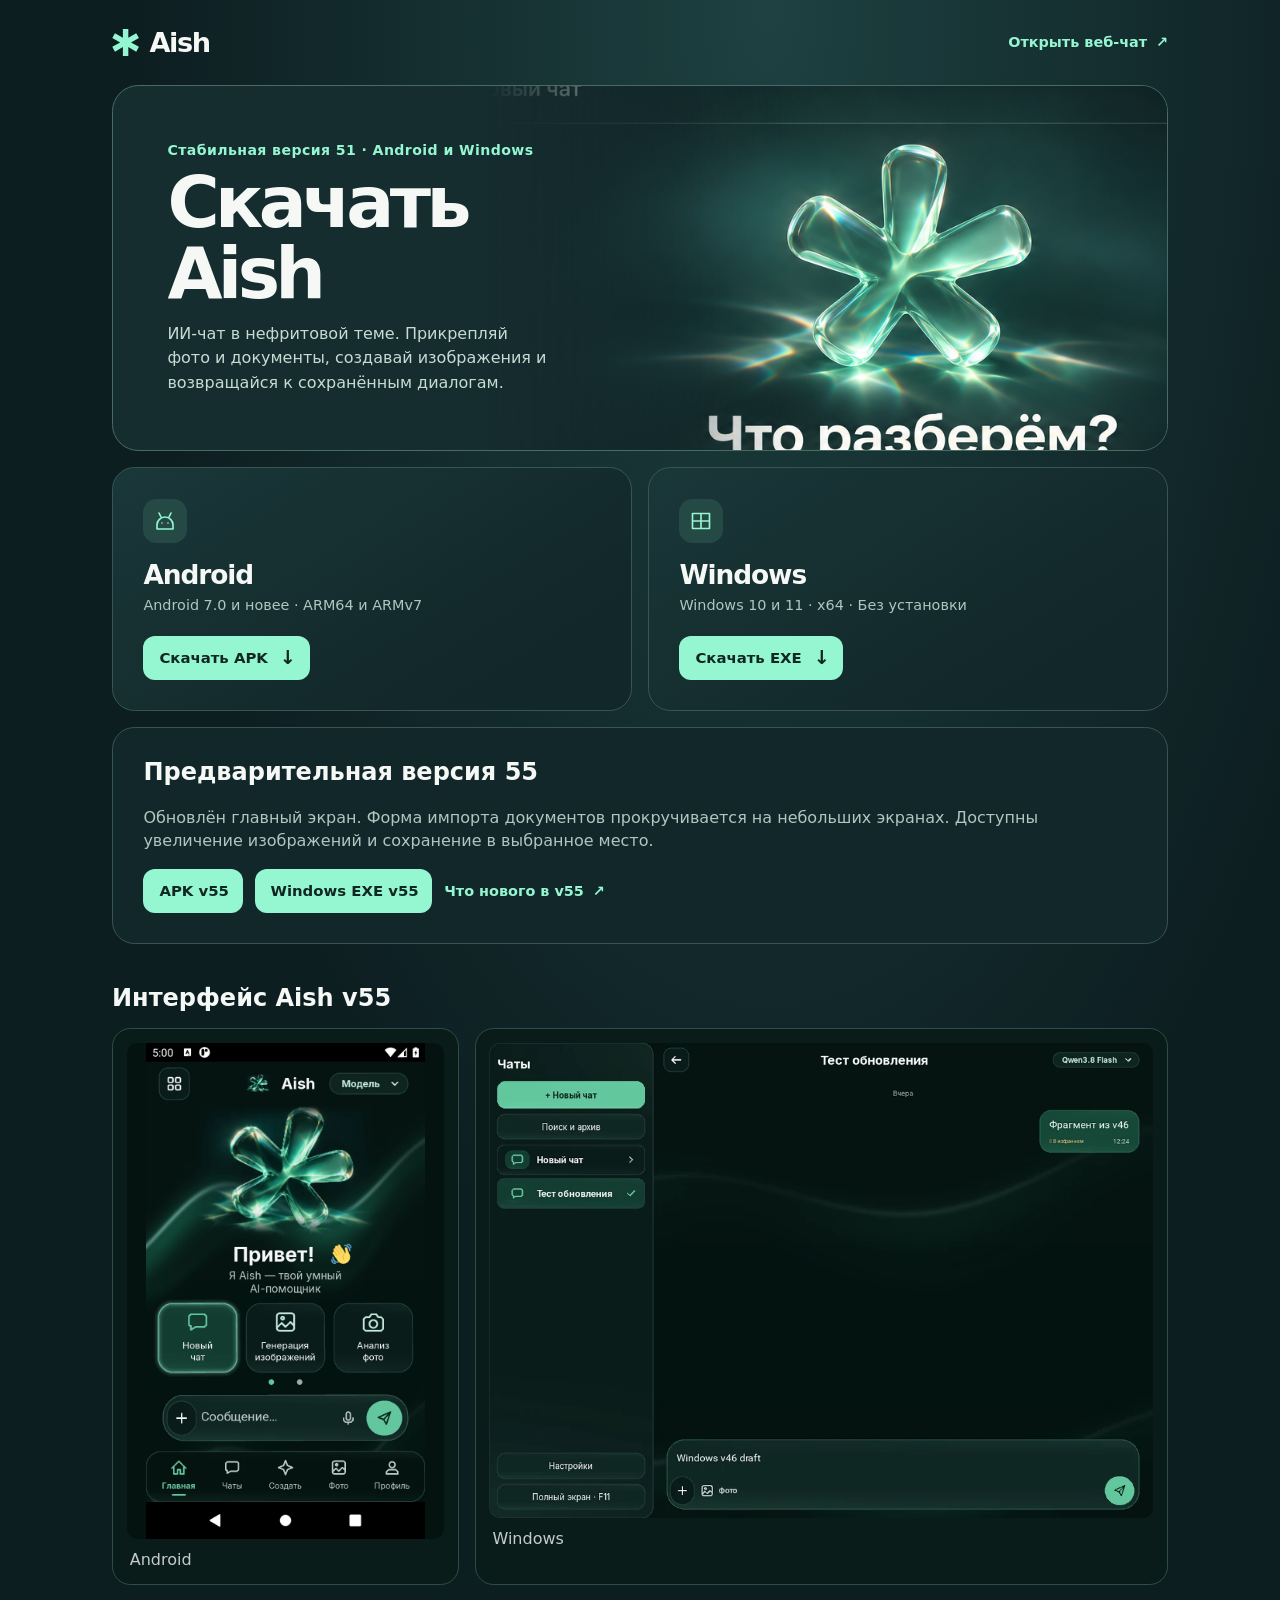
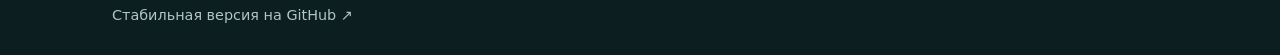
==== commit 03c9f342: "Publish v55 preview downloads with screenshots" ====
--- a/download.html
+++ b/download.html
@@ -4,7 +4,7 @@
   <meta charset="utf-8">
   <meta name="viewport" content="width=device-width, initial-scale=1">
   <meta name="theme-color" content="#071816">
-  <meta name="description" content="Скачать Aish для Android и Windows. Стабильная v51 и предварительная v54 с системным выбором документов и просмотрщиком изображений.">
+  <meta name="description" content="Скачать Aish для Android и Windows. Стабильная v51 и предварительная v55 с системным выбором документов и просмотрщиком изображений.">
   <title>Скачать Aish для Android и Windows</title>
   <link rel="stylesheet" href="./aish-v5.css">
   <link rel="stylesheet" href="./downloads.css?v=5">
@@ -46,19 +46,19 @@
       </section>
     </div>
     <section class="release-preview" aria-labelledby="preview-title">
-      <h2 id="preview-title">Предварительная версия 54</h2>
-      <p>Системный выбор документов, просмотр изображений с увеличением и сохранение в галерею или выбранную папку.</p>
+      <h2 id="preview-title">Предварительная версия 55</h2>
+      <p>Обновлён главный экран. Форма импорта документов прокручивается на небольших экранах. Доступны увеличение изображений и сохранение в выбранное место.</p>
       <div class="preview-links">
-        <a class="platform-download" href="https://github.com/awayRu/Aish/releases/download/v54/Aish-v54-Android.apk">APK v54</a>
-        <a class="platform-download" href="https://github.com/awayRu/Aish/releases/download/v54/Aish-v54-Windows-x64.exe">Windows EXE v54</a>
-        <a class="browser-link" href="https://github.com/awayRu/Aish/releases/tag/v54">Что нового в v54 <span aria-hidden="true">↗</span></a>
+        <a class="platform-download" href="https://github.com/awayRu/Aish/releases/download/v55/Aish-v55-Android.apk">APK v55</a>
+        <a class="platform-download" href="https://github.com/awayRu/Aish/releases/download/v55/Aish-v55-Windows-x64.exe">Windows EXE v55</a>
+        <a class="browser-link" href="https://github.com/awayRu/Aish/releases/tag/v55">Что нового в v55 <span aria-hidden="true">↗</span></a>
       </div>
     </section>
     <section class="release-screens" aria-labelledby="release-screens-title">
-      <h2 id="release-screens-title">Интерфейс Aish v54</h2>
+      <h2 id="release-screens-title">Интерфейс Aish v55</h2>
       <div class="release-gallery">
-        <figure><img src="./screens/v54-android.webp" alt="Главный экран Aish на Android" loading="lazy"><figcaption>Android</figcaption></figure>
-        <figure><img src="./screens/v54-windows.webp" alt="Чат и боковая панель Aish для Windows" loading="lazy"><figcaption>Windows</figcaption></figure>
+        <figure><img src="./screens/v55-android.webp" alt="Главный экран Aish на Android" loading="lazy"><figcaption>Android</figcaption></figure>
+        <figure><img src="./screens/v55-windows.webp" alt="Чат и боковая панель Aish для Windows" loading="lazy"><figcaption>Windows</figcaption></figure>
       </div>
     </section>
     <footer class="downloads-footer"><a href="https://github.com/awayRu/Aish/releases/tag/v51">Стабильная версия на GitHub <span aria-hidden="true">↗</span></a></footer>
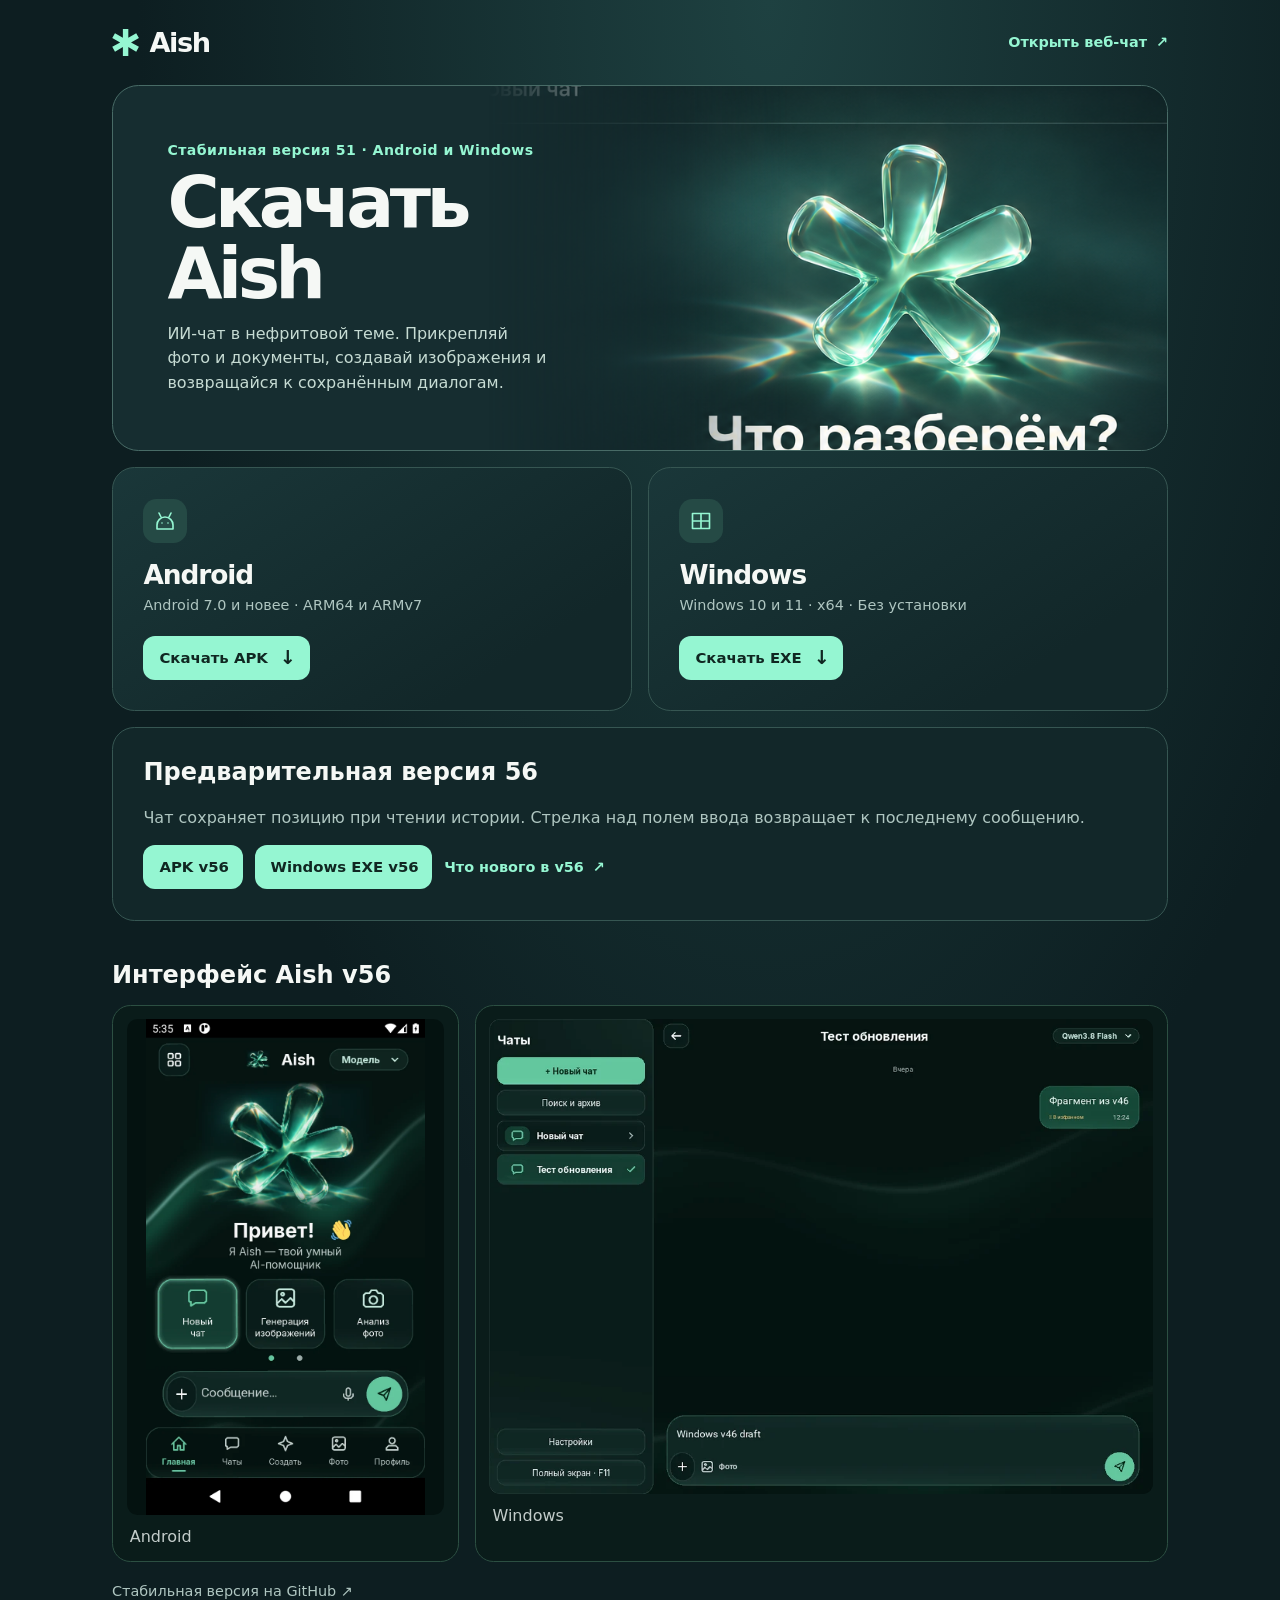
==== commit f1447cf2: "Publish v56 preview downloads with screenshots" ====
--- a/download.html
+++ b/download.html
@@ -4,7 +4,7 @@
   <meta charset="utf-8">
   <meta name="viewport" content="width=device-width, initial-scale=1">
   <meta name="theme-color" content="#071816">
-  <meta name="description" content="Скачать Aish для Android и Windows. Стабильная v51 и предварительная v55 с системным выбором документов и просмотрщиком изображений.">
+  <meta name="description" content="Скачать Aish для Android и Windows. Стабильная v51 и предварительная v56 с системным выбором документов и просмотрщиком изображений.">
   <title>Скачать Aish для Android и Windows</title>
   <link rel="stylesheet" href="./aish-v5.css">
   <link rel="stylesheet" href="./downloads.css?v=5">
@@ -46,19 +46,19 @@
       </section>
     </div>
     <section class="release-preview" aria-labelledby="preview-title">
-      <h2 id="preview-title">Предварительная версия 55</h2>
-      <p>Обновлён главный экран. Форма импорта документов прокручивается на небольших экранах. Доступны увеличение изображений и сохранение в выбранное место.</p>
+      <h2 id="preview-title">Предварительная версия 56</h2>
+      <p>Чат сохраняет позицию при чтении истории. Стрелка над полем ввода возвращает к последнему сообщению.</p>
       <div class="preview-links">
-        <a class="platform-download" href="https://github.com/awayRu/Aish/releases/download/v55/Aish-v55-Android.apk">APK v55</a>
-        <a class="platform-download" href="https://github.com/awayRu/Aish/releases/download/v55/Aish-v55-Windows-x64.exe">Windows EXE v55</a>
-        <a class="browser-link" href="https://github.com/awayRu/Aish/releases/tag/v55">Что нового в v55 <span aria-hidden="true">↗</span></a>
+        <a class="platform-download" href="https://github.com/awayRu/Aish/releases/download/v56/Aish-v56-Android.apk">APK v56</a>
+        <a class="platform-download" href="https://github.com/awayRu/Aish/releases/download/v56/Aish-v56-Windows-x64.exe">Windows EXE v56</a>
+        <a class="browser-link" href="https://github.com/awayRu/Aish/releases/tag/v56">Что нового в v56 <span aria-hidden="true">↗</span></a>
       </div>
     </section>
     <section class="release-screens" aria-labelledby="release-screens-title">
-      <h2 id="release-screens-title">Интерфейс Aish v55</h2>
+      <h2 id="release-screens-title">Интерфейс Aish v56</h2>
       <div class="release-gallery">
-        <figure><img src="./screens/v55-android.webp" alt="Главный экран Aish на Android" loading="lazy"><figcaption>Android</figcaption></figure>
-        <figure><img src="./screens/v55-windows.webp" alt="Чат и боковая панель Aish для Windows" loading="lazy"><figcaption>Windows</figcaption></figure>
+        <figure><img src="./screens/v56-android.webp" alt="Главный экран Aish на Android" loading="lazy"><figcaption>Android</figcaption></figure>
+        <figure><img src="./screens/v56-windows.webp" alt="Чат и боковая панель Aish для Windows" loading="lazy"><figcaption>Windows</figcaption></figure>
       </div>
     </section>
     <footer class="downloads-footer"><a href="https://github.com/awayRu/Aish/releases/tag/v51">Стабильная версия на GitHub <span aria-hidden="true">↗</span></a></footer>
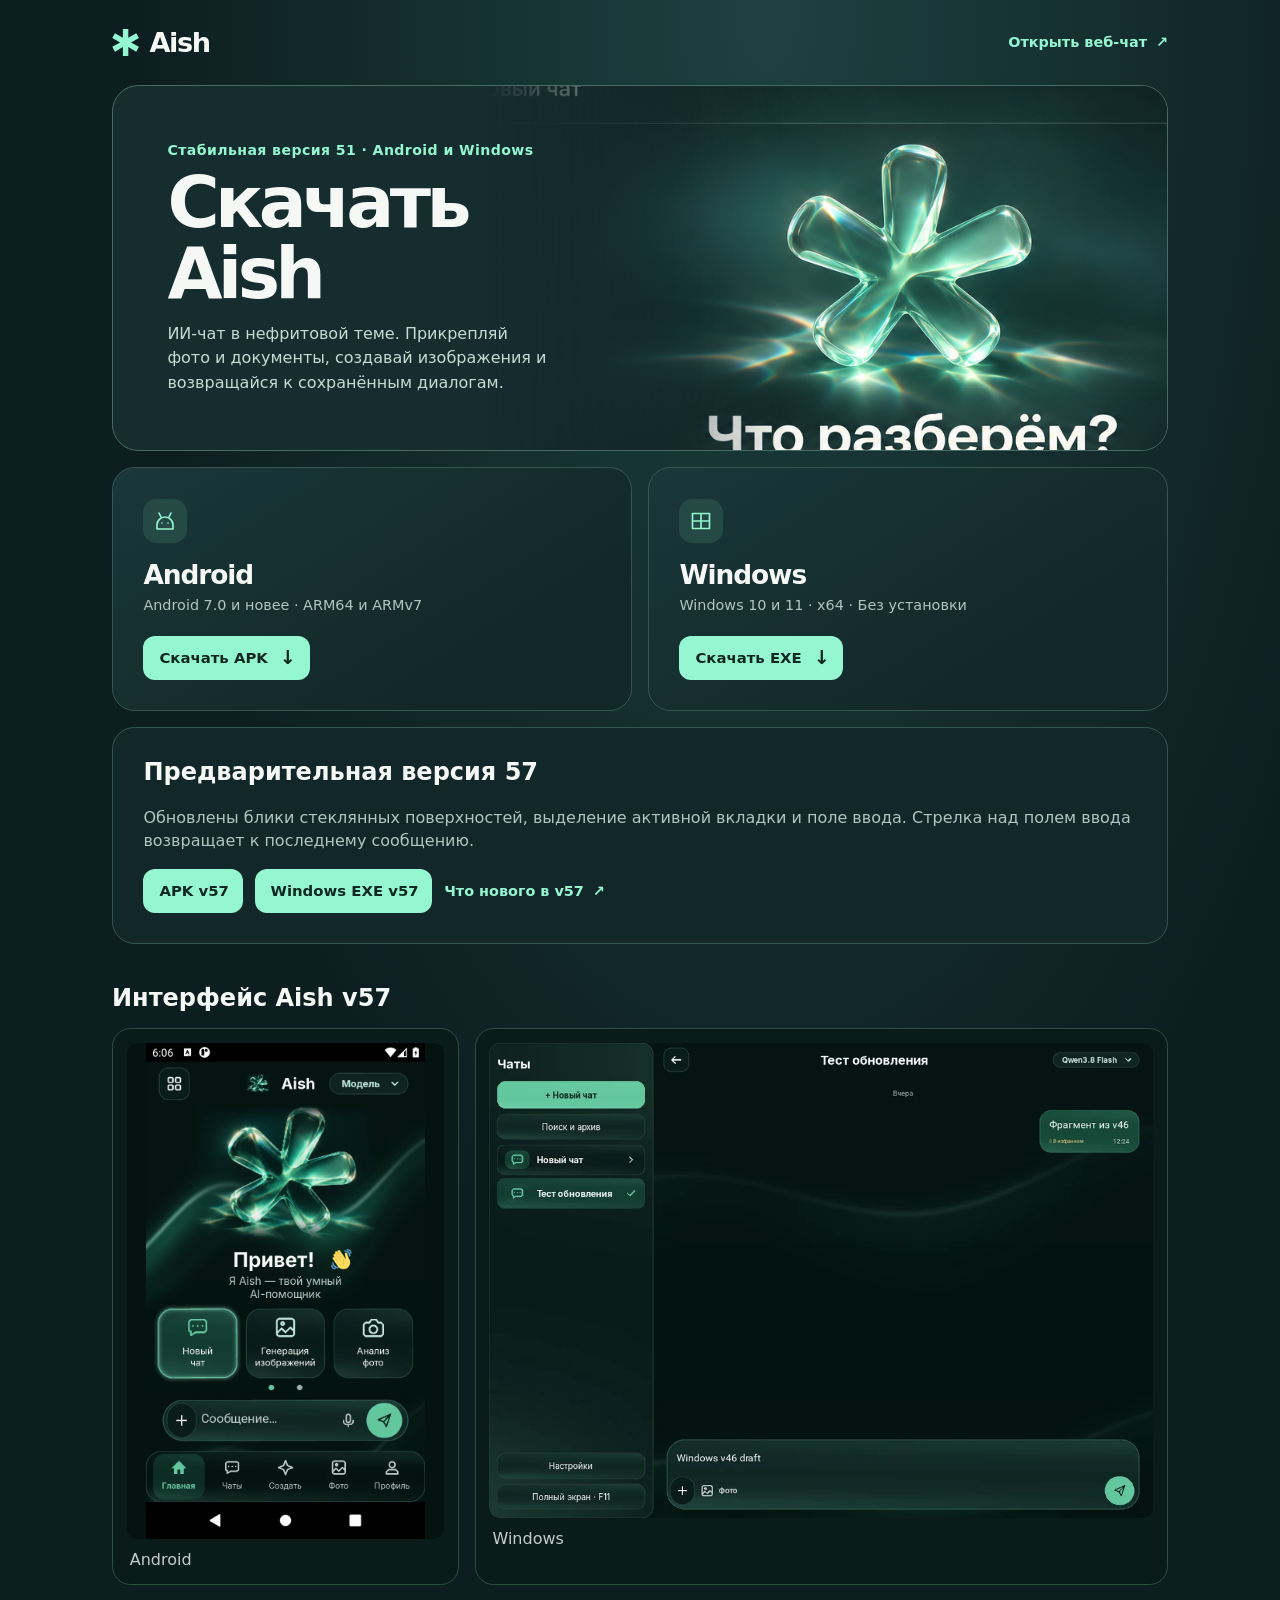
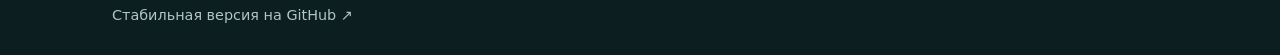
==== commit 0b837b52: "Publish v57 preview downloads and application screenshots" ====
--- a/download.html
+++ b/download.html
@@ -4,7 +4,7 @@
   <meta charset="utf-8">
   <meta name="viewport" content="width=device-width, initial-scale=1">
   <meta name="theme-color" content="#071816">
-  <meta name="description" content="Скачать Aish для Android и Windows. Стабильная v51 и предварительная v56 с системным выбором документов и просмотрщиком изображений.">
+  <meta name="description" content="Скачать Aish для Android и Windows. Стабильная v51 и предварительная v57 с системным выбором документов и просмотрщиком изображений.">
   <title>Скачать Aish для Android и Windows</title>
   <link rel="stylesheet" href="./aish-v5.css">
   <link rel="stylesheet" href="./downloads.css?v=5">
@@ -46,19 +46,19 @@
       </section>
     </div>
     <section class="release-preview" aria-labelledby="preview-title">
-      <h2 id="preview-title">Предварительная версия 56</h2>
-      <p>Чат сохраняет позицию при чтении истории. Стрелка над полем ввода возвращает к последнему сообщению.</p>
+      <h2 id="preview-title">Предварительная версия 57</h2>
+      <p>Обновлены блики стеклянных поверхностей, выделение активной вкладки и поле ввода. Стрелка над полем ввода возвращает к последнему сообщению.</p>
       <div class="preview-links">
-        <a class="platform-download" href="https://github.com/awayRu/Aish/releases/download/v56/Aish-v56-Android.apk">APK v56</a>
-        <a class="platform-download" href="https://github.com/awayRu/Aish/releases/download/v56/Aish-v56-Windows-x64.exe">Windows EXE v56</a>
-        <a class="browser-link" href="https://github.com/awayRu/Aish/releases/tag/v56">Что нового в v56 <span aria-hidden="true">↗</span></a>
+        <a class="platform-download" href="https://github.com/awayRu/Aish/releases/download/v57/Aish-v57-Android.apk">APK v57</a>
+        <a class="platform-download" href="https://github.com/awayRu/Aish/releases/download/v57/Aish-v57-Windows-x64.exe">Windows EXE v57</a>
+        <a class="browser-link" href="https://github.com/awayRu/Aish/releases/tag/v57">Что нового в v57 <span aria-hidden="true">↗</span></a>
       </div>
     </section>
     <section class="release-screens" aria-labelledby="release-screens-title">
-      <h2 id="release-screens-title">Интерфейс Aish v56</h2>
+      <h2 id="release-screens-title">Интерфейс Aish v57</h2>
       <div class="release-gallery">
-        <figure><img src="./screens/v56-android.webp" alt="Главный экран Aish на Android" loading="lazy"><figcaption>Android</figcaption></figure>
-        <figure><img src="./screens/v56-windows.webp" alt="Чат и боковая панель Aish для Windows" loading="lazy"><figcaption>Windows</figcaption></figure>
+        <figure><img src="./screens/v57-android.webp" alt="Главный экран Aish на Android" loading="lazy"><figcaption>Android</figcaption></figure>
+        <figure><img src="./screens/v57-windows.webp" alt="Чат и боковая панель Aish для Windows" loading="lazy"><figcaption>Windows</figcaption></figure>
       </div>
     </section>
     <footer class="downloads-footer"><a href="https://github.com/awayRu/Aish/releases/tag/v51">Стабильная версия на GitHub <span aria-hidden="true">↗</span></a></footer>
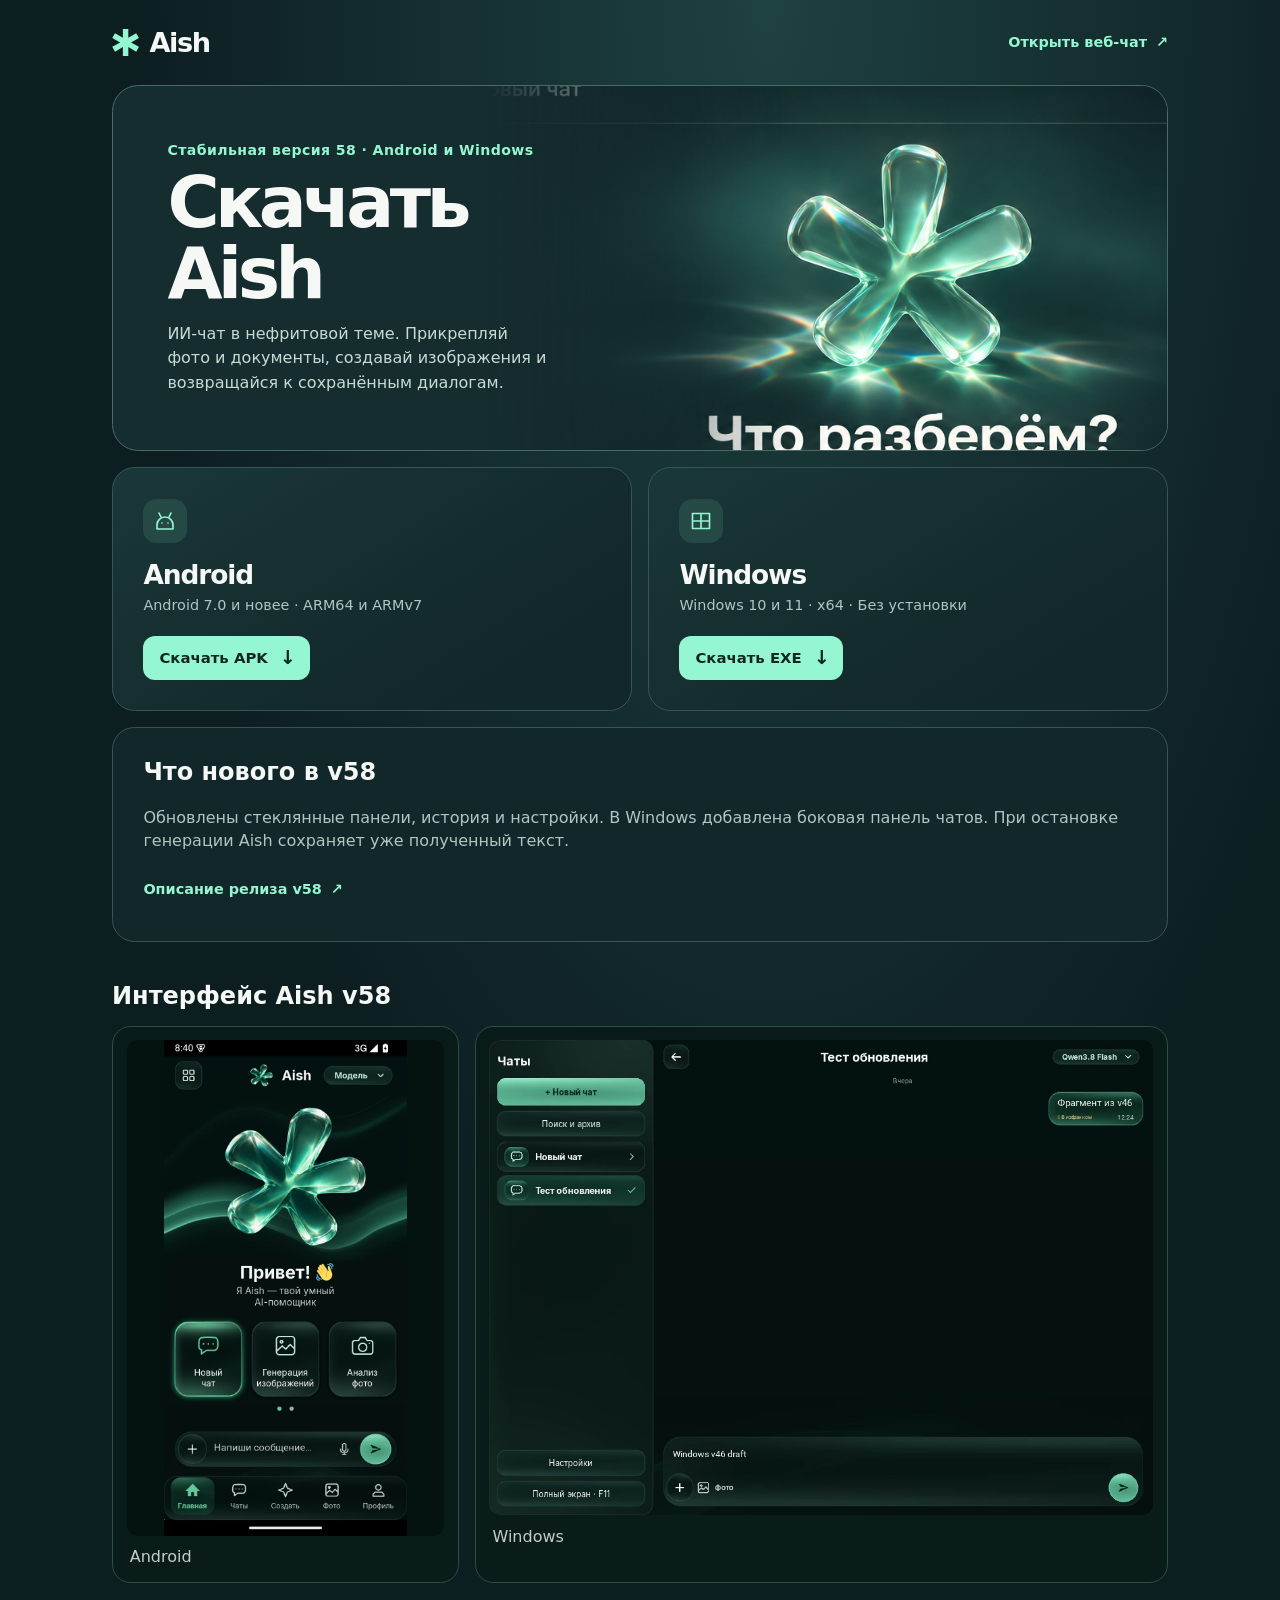
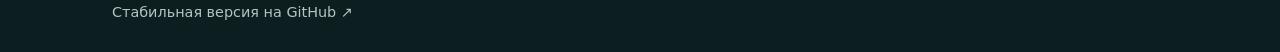
==== commit c5e2145a: "Publish Aish v58 downloads and release screenshots" ====
--- a/download.html
+++ b/download.html
@@ -4,7 +4,7 @@
   <meta charset="utf-8">
   <meta name="viewport" content="width=device-width, initial-scale=1">
   <meta name="theme-color" content="#071816">
-  <meta name="description" content="Скачать Aish для Android и Windows. Стабильная v51 и предварительная v57 с системным выбором документов и просмотрщиком изображений.">
+  <meta name="description" content="Скачать стабильную версию Aish v58 для Android и Windows. Нефритовая тема, работа с фото и документами, генерация изображений и история диалогов.">
   <title>Скачать Aish для Android и Windows</title>
   <link rel="stylesheet" href="./aish-v5.css">
   <link rel="stylesheet" href="./downloads.css?v=5">
@@ -18,7 +18,7 @@
     <section class="downloads-hero" aria-labelledby="downloads-title">
       <div class="download-art" aria-hidden="true"><div class="hero-art"></div></div>
       <div class="downloads-copy">
-        <span class="release-version">Стабильная версия 51 · Android и Windows</span>
+        <span class="release-version">Стабильная версия 58 · Android и Windows</span>
         <h1 id="downloads-title">Скачать Aish</h1>
         <p>ИИ-чат в нефритовой теме. Прикрепляй фото и документы, создавай изображения и возвращайся к сохранённым диалогам.</p>
       </div>
@@ -30,7 +30,7 @@
         </div>
         <h2>Android</h2>
         <p>Android 7.0 и новее · ARM64 и ARMv7</p>
-        <a class="platform-download" href="https://github.com/awayRu/Aish/releases/download/v51/Aish-v51-Android.apk">
+        <a class="platform-download" href="https://github.com/awayRu/Aish/releases/download/v58/Aish-v58-Android.apk">
           Скачать APK <span aria-hidden="true">↓</span>
         </a>
       </section>
@@ -40,28 +40,26 @@
         </div>
         <h2>Windows</h2>
         <p>Windows 10 и 11 · x64 · Без установки</p>
-        <a class="platform-download" href="https://github.com/awayRu/Aish/releases/download/v51/Aish-v51-Windows-x64.exe">
+        <a class="platform-download" href="https://github.com/awayRu/Aish/releases/download/v58/Aish-v58-Windows-x64.exe">
           Скачать EXE <span aria-hidden="true">↓</span>
         </a>
       </section>
     </div>
     <section class="release-preview" aria-labelledby="preview-title">
-      <h2 id="preview-title">Предварительная версия 57</h2>
-      <p>Обновлены блики стеклянных поверхностей, выделение активной вкладки и поле ввода. Стрелка над полем ввода возвращает к последнему сообщению.</p>
+      <h2 id="preview-title">Что нового в v58</h2>
+      <p>Обновлены стеклянные панели, история и настройки. В Windows добавлена боковая панель чатов. При остановке генерации Aish сохраняет уже полученный текст.</p>
       <div class="preview-links">
-        <a class="platform-download" href="https://github.com/awayRu/Aish/releases/download/v57/Aish-v57-Android.apk">APK v57</a>
-        <a class="platform-download" href="https://github.com/awayRu/Aish/releases/download/v57/Aish-v57-Windows-x64.exe">Windows EXE v57</a>
-        <a class="browser-link" href="https://github.com/awayRu/Aish/releases/tag/v57">Что нового в v57 <span aria-hidden="true">↗</span></a>
+        <a class="browser-link" href="https://github.com/awayRu/Aish/releases/tag/v58">Описание релиза v58 <span aria-hidden="true">↗</span></a>
       </div>
     </section>
     <section class="release-screens" aria-labelledby="release-screens-title">
-      <h2 id="release-screens-title">Интерфейс Aish v57</h2>
+      <h2 id="release-screens-title">Интерфейс Aish v58</h2>
       <div class="release-gallery">
-        <figure><img src="./screens/v57-android.webp" alt="Главный экран Aish на Android" loading="lazy"><figcaption>Android</figcaption></figure>
-        <figure><img src="./screens/v57-windows.webp" alt="Чат и боковая панель Aish для Windows" loading="lazy"><figcaption>Windows</figcaption></figure>
+        <figure><img src="./screens/v58-android.webp" alt="Главный экран Aish на Android" loading="lazy"><figcaption>Android</figcaption></figure>
+        <figure><img src="./screens/v58-windows.webp" alt="Чат и боковая панель Aish для Windows" loading="lazy"><figcaption>Windows</figcaption></figure>
       </div>
     </section>
-    <footer class="downloads-footer"><a href="https://github.com/awayRu/Aish/releases/tag/v51">Стабильная версия на GitHub <span aria-hidden="true">↗</span></a></footer>
+    <footer class="downloads-footer"><a href="https://github.com/awayRu/Aish/releases/tag/v58">Стабильная версия на GitHub <span aria-hidden="true">↗</span></a></footer>
   </main>
 </body>
 </html>
